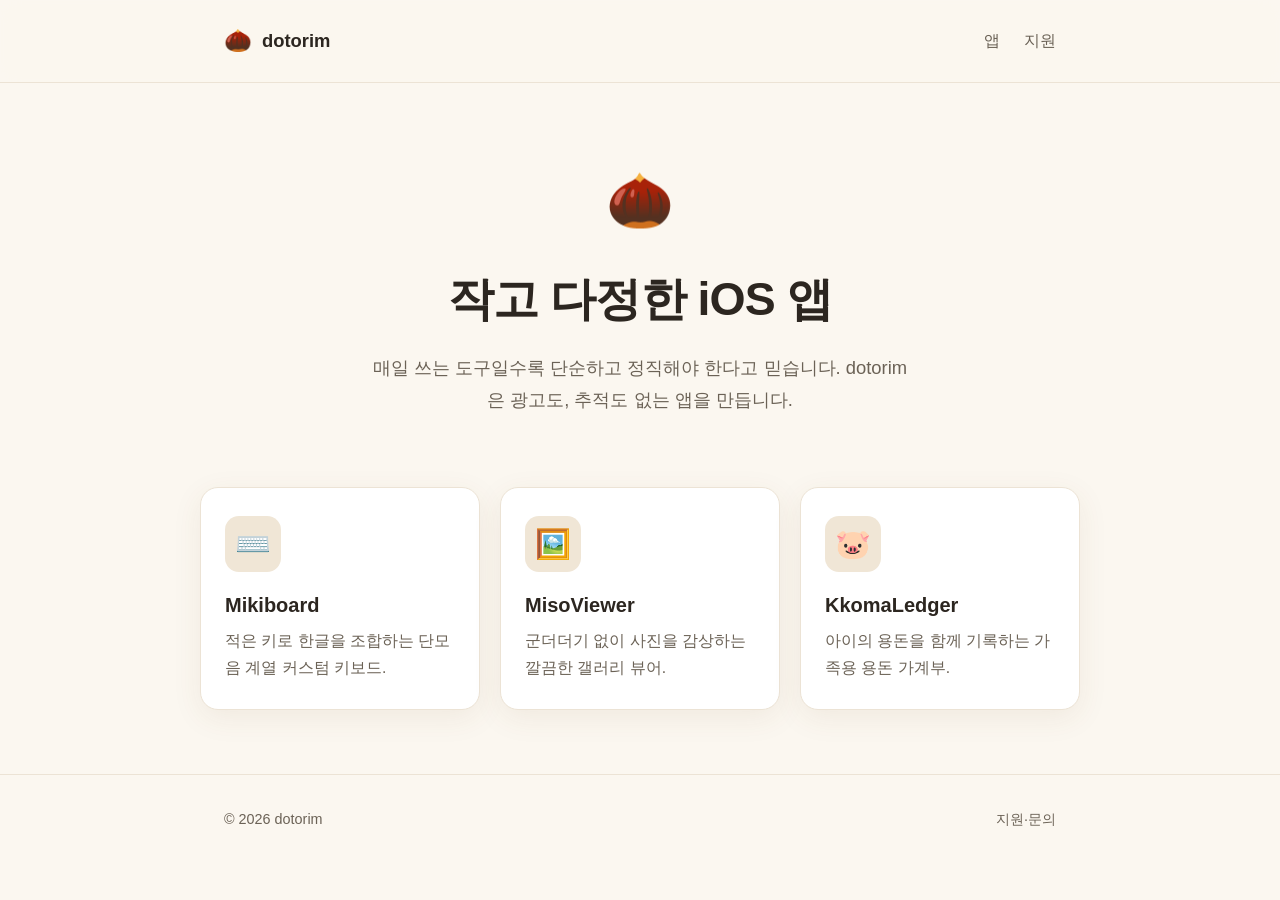
==== index.html @ b036ffbc "Add dotorim intro site with app pages and privacy policies Static GitHub Pages site for the dotorim " ====
<!DOCTYPE html>
<html lang="ko">
<head>
  <meta charset="UTF-8" />
  <meta name="viewport" content="width=device-width, initial-scale=1.0" />
  <title>dotorim — 작고 다정한 iOS 앱</title>
  <meta name="description" content="dotorim이 만드는 작고 다정한 iOS 앱들. Mikiboard, MisoViewer, KkomaLedger." />
  <link rel="stylesheet" href="styles.css" />
</head>
<body>
  <header class="site-header">
    <div class="wrap">
      <a class="brand" href="index.html"><span class="acorn">🌰</span> dotorim</a>
      <nav class="nav">
        <a href="#apps">앱</a>
        <a href="support.html">지원</a>
      </nav>
    </div>
  </header>

  <main>
    <section class="wrap hero">
      <span class="acorn-big">🌰</span>
      <h1>작고 다정한 iOS 앱</h1>
      <p>매일 쓰는 도구일수록 단순하고 정직해야 한다고 믿습니다. dotorim은 광고도, 추적도 없는 앱을 만듭니다.</p>
    </section>

    <section id="apps" class="wrap apps">
      <a class="app-card" href="apps/mikiboard/index.html">
        <div class="icon">⌨️</div>
        <h3>Mikiboard</h3>
        <p>적은 키로 한글을 조합하는 단모음 계열 커스텀 키보드.</p>
      </a>
      <a class="app-card" href="apps/misoviewer/index.html">
        <div class="icon">🖼️</div>
        <h3>MisoViewer</h3>
        <p>군더더기 없이 사진을 감상하는 깔끔한 갤러리 뷰어.</p>
      </a>
      <a class="app-card" href="apps/kkomaledger/index.html">
        <div class="icon">🐷</div>
        <h3>KkomaLedger</h3>
        <p>아이의 용돈을 함께 기록하는 가족용 용돈 가계부.</p>
      </a>
    </section>
  </main>

  <footer class="site-footer">
    <div class="wrap">
      <span>© 2026 dotorim</span>
      <span><a href="support.html">지원·문의</a></span>
    </div>
  </footer>
</body>
</html>
---- styles.css ----
:root {
  --bg: #fbf7f0;
  --surface: #ffffff;
  --ink: #2c2620;
  --ink-soft: #6b6256;
  --acorn: #8a5a2b;
  --acorn-deep: #6b4420;
  --leaf: #5f8a4b;
  --accent-soft: #f0e6d6;
  --border: #ece3d5;
  --radius: 18px;
  --shadow: 0 8px 30px rgba(110, 80, 40, 0.08);
  --maxw: 880px;
}

* { box-sizing: border-box; }

html { scroll-behavior: smooth; }

body {
  margin: 0;
  font-family: -apple-system, BlinkMacSystemFont, "Apple SD Gothic Neo",
    "Pretendard", "Segoe UI", Roboto, "Helvetica Neue", sans-serif;
  background: var(--bg);
  color: var(--ink);
  line-height: 1.7;
  -webkit-font-smoothing: antialiased;
  text-rendering: optimizeLegibility;
}

a { color: var(--acorn); text-decoration: none; }
a:hover { color: var(--acorn-deep); text-decoration: underline; }

.wrap {
  max-width: var(--maxw);
  margin: 0 auto;
  padding: 0 24px;
}

/* ---- Header ---- */
.site-header {
  padding: 22px 0;
  border-bottom: 1px solid var(--border);
  background: rgba(251, 247, 240, 0.85);
  backdrop-filter: saturate(180%) blur(10px);
  position: sticky;
  top: 0;
  z-index: 10;
}
.site-header .wrap {
  display: flex;
  align-items: center;
  justify-content: space-between;
  gap: 16px;
}
.brand {
  display: inline-flex;
  align-items: center;
  gap: 10px;
  font-weight: 700;
  font-size: 1.15rem;
  color: var(--ink);
}
.brand:hover { text-decoration: none; }
.brand .acorn { font-size: 1.4rem; }
.nav a { margin-left: 20px; color: var(--ink-soft); font-weight: 500; }
.nav a:hover { color: var(--acorn); }

/* ---- Hero ---- */
.hero {
  text-align: center;
  padding: 72px 0 48px;
}
.hero .acorn-big { font-size: 3.4rem; display: block; margin-bottom: 12px; }
.hero h1 {
  font-size: clamp(2rem, 5vw, 2.9rem);
  margin: 0 0 14px;
  letter-spacing: -0.02em;
}
.hero p {
  font-size: 1.15rem;
  color: var(--ink-soft);
  max-width: 540px;
  margin: 0 auto;
}

/* ---- App cards ---- */
.apps {
  display: grid;
  grid-template-columns: repeat(auto-fit, minmax(240px, 1fr));
  gap: 20px;
  padding: 24px 0 64px;
}
.app-card {
  display: block;
  background: var(--surface);
  border: 1px solid var(--border);
  border-radius: var(--radius);
  padding: 28px 24px;
  box-shadow: var(--shadow);
  transition: transform 0.18s ease, box-shadow 0.18s ease;
}
.app-card:hover {
  transform: translateY(-4px);
  box-shadow: 0 14px 40px rgba(110, 80, 40, 0.14);
  text-decoration: none;
}
.app-card .icon {
  width: 56px; height: 56px;
  border-radius: 14px;
  display: flex; align-items: center; justify-content: center;
  font-size: 1.8rem;
  margin-bottom: 16px;
  background: var(--accent-soft);
}
.app-card h3 { margin: 0 0 6px; font-size: 1.25rem; color: var(--ink); }
.app-card p { margin: 0; color: var(--ink-soft); font-size: 0.98rem; }

/* ---- App detail page ---- */
.app-hero {
  display: flex;
  align-items: center;
  gap: 22px;
  padding: 56px 0 24px;
}
.app-hero .icon {
  width: 80px; height: 80px;
  border-radius: 20px;
  display: flex; align-items: center; justify-content: center;
  font-size: 2.6rem;
  background: var(--accent-soft);
  flex-shrink: 0;
}
.app-hero h1 { margin: 0 0 4px; font-size: 2rem; letter-spacing: -0.02em; }
.app-hero .tagline { margin: 0; color: var(--ink-soft); font-size: 1.05rem; }

.section { padding: 16px 0 8px; }
.section h2 {
  font-size: 1.35rem;
  margin: 32px 0 14px;
  letter-spacing: -0.01em;
}
.feature-list { list-style: none; padding: 0; margin: 0; }
.feature-list li {
  background: var(--surface);
  border: 1px solid var(--border);
  border-radius: 14px;
  padding: 16px 18px;
  margin-bottom: 12px;
}
.feature-list li strong { color: var(--acorn-deep); }

/* ---- Legal / prose pages ---- */
.prose { padding: 48px 0 32px; }
.prose h1 { font-size: 1.9rem; margin: 0 0 6px; letter-spacing: -0.02em; }
.prose .meta { color: var(--ink-soft); font-size: 0.92rem; margin: 0 0 28px; }
.prose h2 { font-size: 1.25rem; margin: 32px 0 10px; }
.prose p, .prose li { color: var(--ink); }
.prose ul { padding-left: 22px; }
.prose li { margin-bottom: 6px; }
.callout {
  background: var(--accent-soft);
  border-radius: 14px;
  padding: 16px 18px;
  margin: 20px 0;
  color: var(--acorn-deep);
}

/* ---- Buttons ---- */
.btn-row { display: flex; flex-wrap: wrap; gap: 12px; margin-top: 24px; }
.btn {
  display: inline-flex; align-items: center; gap: 8px;
  padding: 11px 20px;
  border-radius: 12px;
  font-weight: 600;
  border: 1px solid var(--border);
  background: var(--surface);
  color: var(--ink);
}
.btn:hover { text-decoration: none; border-color: var(--acorn); color: var(--acorn-deep); }
.btn.primary { background: var(--acorn); color: #fff; border-color: var(--acorn); }
.btn.primary:hover { background: var(--acorn-deep); color: #fff; }

/* ---- Footer ---- */
.site-footer {
  border-top: 1px solid var(--border);
  padding: 32px 0 48px;
  color: var(--ink-soft);
  font-size: 0.9rem;
}
.site-footer .wrap {
  display: flex; flex-wrap: wrap; gap: 8px 20px;
  align-items: center; justify-content: space-between;
}
.site-footer a { color: var(--ink-soft); }
.site-footer a:hover { color: var(--acorn); }

.crumb { padding-top: 24px; font-size: 0.9rem; }
.crumb a { color: var(--ink-soft); }

@media (max-width: 560px) {
  .app-hero { flex-direction: column; text-align: center; align-items: center; padding-top: 40px; }
  .nav a { margin-left: 14px; font-size: 0.95rem; }
}
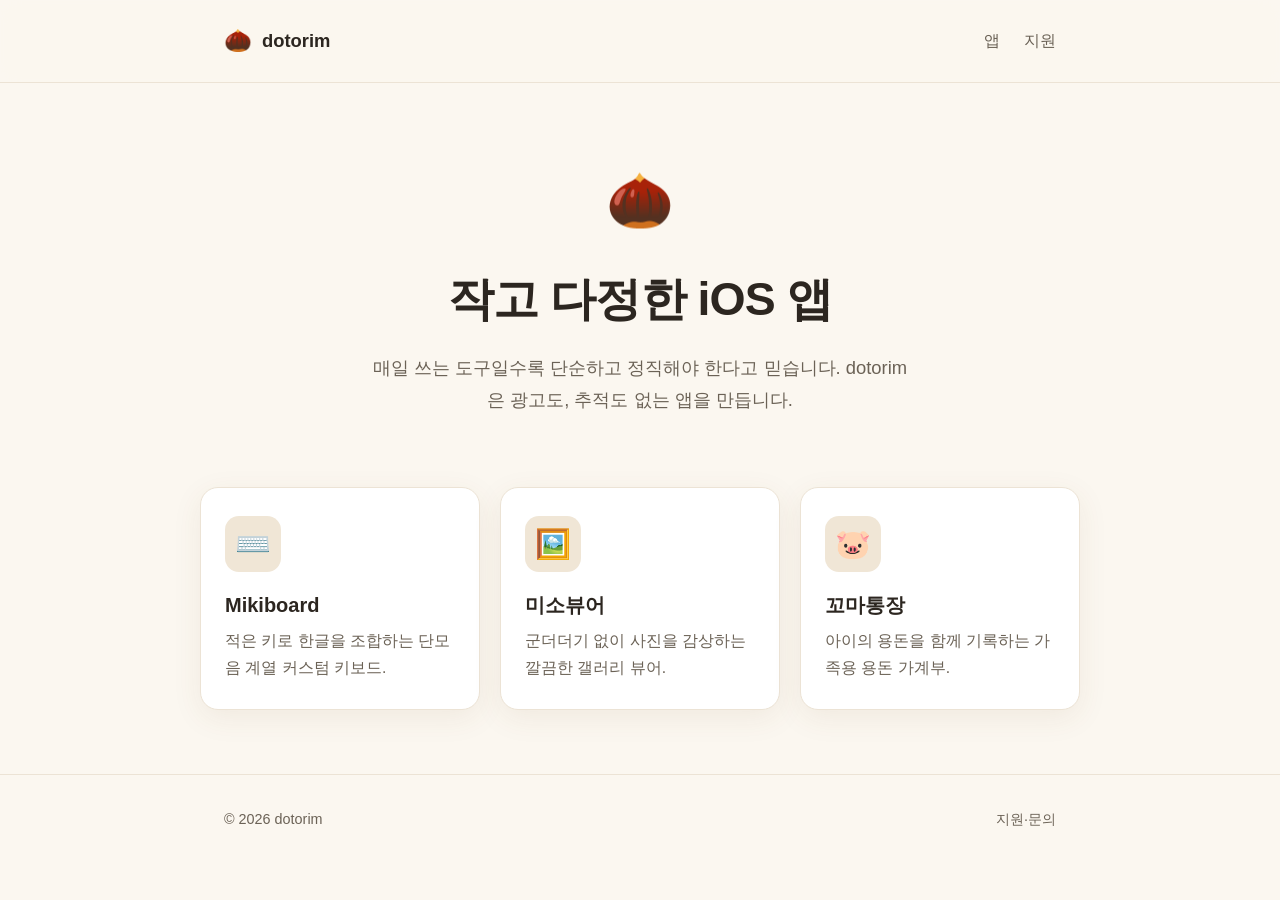
==== commit 753b9664: "Rename display names: MisoViewer→미소뷰어, KkomaLedger→꼬마통장 Change user-facing app names to Korean acros" ====
--- a/index.html
+++ b/index.html
@@ -4,7 +4,7 @@
   <meta charset="UTF-8" />
   <meta name="viewport" content="width=device-width, initial-scale=1.0" />
   <title>dotorim — 작고 다정한 iOS 앱</title>
-  <meta name="description" content="dotorim이 만드는 작고 다정한 iOS 앱들. Mikiboard, MisoViewer, KkomaLedger." />
+  <meta name="description" content="dotorim이 만드는 작고 다정한 iOS 앱들. Mikiboard, 미소뷰어, 꼬마통장." />
   <link rel="stylesheet" href="styles.css" />
 </head>
 <body>
@@ -33,12 +33,12 @@
       </a>
       <a class="app-card" href="apps/misoviewer/index.html">
         <div class="icon">🖼️</div>
-        <h3>MisoViewer</h3>
+        <h3>미소뷰어</h3>
         <p>군더더기 없이 사진을 감상하는 깔끔한 갤러리 뷰어.</p>
       </a>
       <a class="app-card" href="apps/kkomaledger/index.html">
         <div class="icon">🐷</div>
-        <h3>KkomaLedger</h3>
+        <h3>꼬마통장</h3>
         <p>아이의 용돈을 함께 기록하는 가족용 용돈 가계부.</p>
       </a>
     </section>
